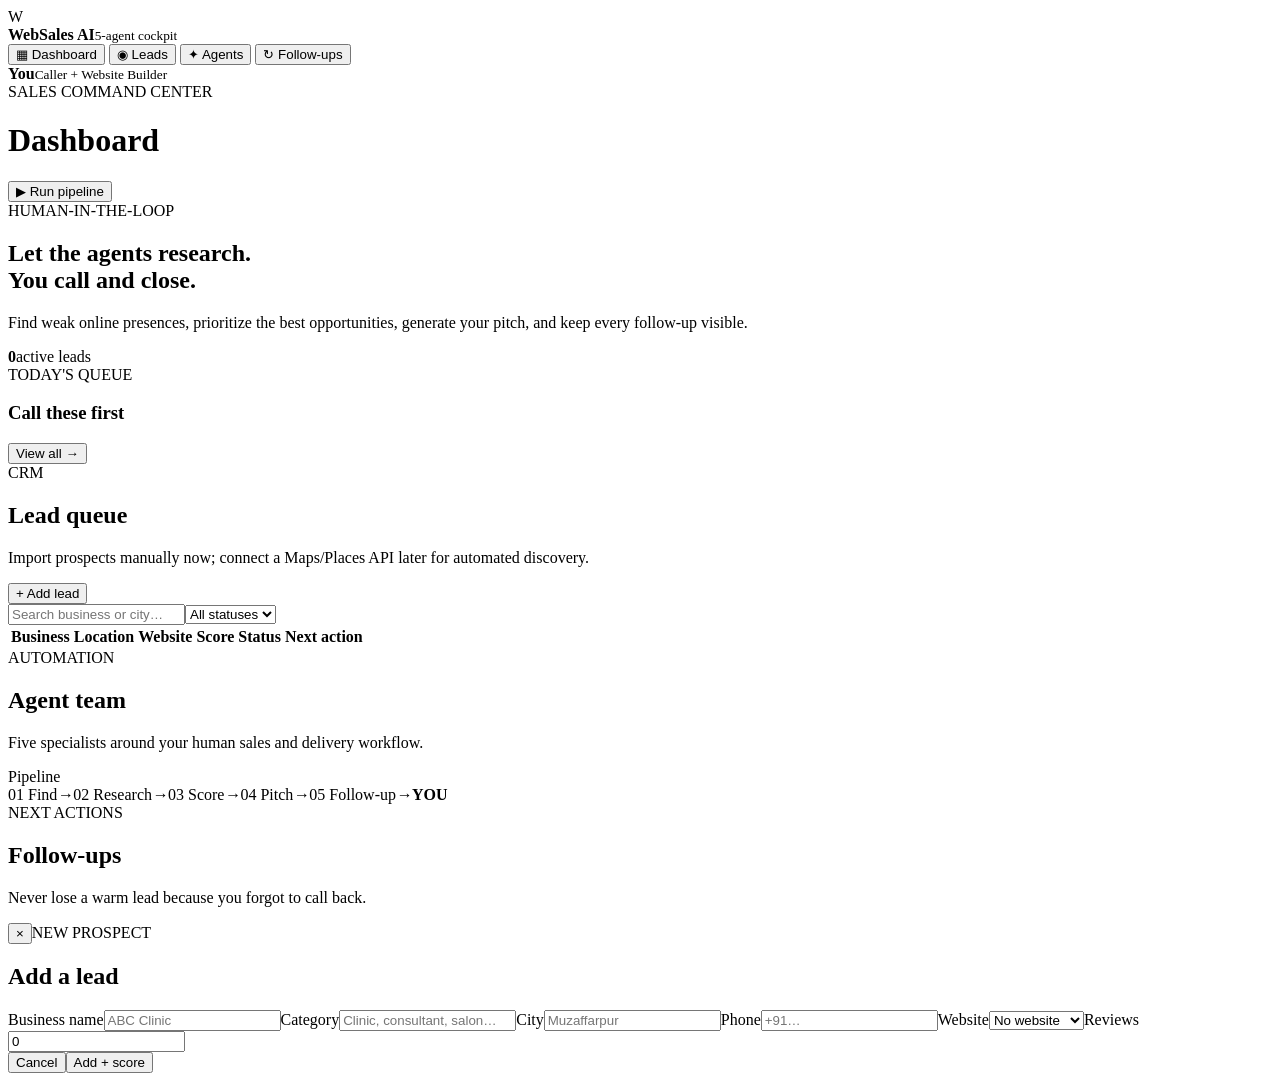
==== index.html @ 7877e864 "Build WebSales AI dashboard shell" ====
<!doctype html>
<html lang="en">
<head>
  <meta charset="UTF-8" />
  <meta name="viewport" content="width=device-width, initial-scale=1.0" />
  <meta name="description" content="Lead-to-close AI sales cockpit for website sellers." />
  <title>WebSales AI — 5 Agent Sales Cockpit</title>
  <link rel="preconnect" href="https://fonts.googleapis.com">
  <link rel="preconnect" href="https://fonts.gstatic.com" crossorigin>
  <link href="https://fonts.googleapis.com/css2?family=Inter:wght@400;500;600;700;800&display=swap" rel="stylesheet">
  <link rel="stylesheet" href="styles.css" />
</head>
<body>
  <div class="app-shell">
    <aside class="sidebar">
      <div class="brand"><span class="brand-mark">W</span><div><strong>WebSales AI</strong><small>5-agent cockpit</small></div></div>
      <nav>
        <button class="nav-item active" data-view="dashboard">▦ <span>Dashboard</span></button>
        <button class="nav-item" data-view="leads">◉ <span>Leads</span></button>
        <button class="nav-item" data-view="agents">✦ <span>Agents</span></button>
        <button class="nav-item" data-view="followups">↻ <span>Follow-ups</span></button>
      </nav>
      <div class="human-box"><span class="dot"></span><div><b>You</b><small>Caller + Website Builder</small></div></div>
    </aside>

    <main class="main">
      <header class="topbar"><div><span class="eyebrow">SALES COMMAND CENTER</span><h1 id="pageTitle">Dashboard</h1></div><button class="primary" id="runPipeline">▶ Run pipeline</button></header>

      <section id="dashboard" class="view active-view">
        <div class="hero"><div><span class="pill">HUMAN-IN-THE-LOOP</span><h2>Let the agents research.<br><span>You call and close.</span></h2><p>Find weak online presences, prioritize the best opportunities, generate your pitch, and keep every follow-up visible.</p></div><div class="hero-number"><strong id="heroLeads">0</strong><span>active leads</span></div></div>
        <div class="stats" id="stats"></div>
        <div class="section-head"><div><span class="eyebrow">TODAY'S QUEUE</span><h3>Call these first</h3></div><button class="ghost" data-view="leads">View all →</button></div>
        <div class="lead-grid" id="priorityLeads"></div>
      </section>

      <section id="leads" class="view">
        <div class="section-head"><div><span class="eyebrow">CRM</span><h2>Lead queue</h2><p>Import prospects manually now; connect a Maps/Places API later for automated discovery.</p></div><button class="primary" id="addLead">+ Add lead</button></div>
        <div class="toolbar"><input id="searchLeads" placeholder="Search business or city…"><select id="filterStatus"><option value="all">All statuses</option><option value="new">New</option><option value="contacted">Contacted</option><option value="interested">Interested</option><option value="followup">Follow-up</option><option value="won">Won</option><option value="lost">Lost</option></select></div>
        <div class="table-wrap"><table><thead><tr><th>Business</th><th>Location</th><th>Website</th><th>Score</th><th>Status</th><th>Next action</th></tr></thead><tbody id="leadTable"></tbody></table></div>
      </section>

      <section id="agents" class="view">
        <div class="section-head"><div><span class="eyebrow">AUTOMATION</span><h2>Agent team</h2><p>Five specialists around your human sales and delivery workflow.</p></div></div>
        <div class="agent-list" id="agentList"></div>
        <div class="pipeline"><div class="pipeline-title">Pipeline</div><div class="pipeline-row"><span>01 Find</span><i>→</i><span>02 Research</span><i>→</i><span>03 Score</span><i>→</i><span>04 Pitch</span><i>→</i><span>05 Follow-up</span><i>→</i><b>YOU</b></div></div>
      </section>

      <section id="followups" class="view">
        <div class="section-head"><div><span class="eyebrow">NEXT ACTIONS</span><h2>Follow-ups</h2><p>Never lose a warm lead because you forgot to call back.</p></div></div>
        <div class="follow-grid" id="followupsList"></div>
      </section>
    </main>
  </div>

  <div class="modal" id="leadModal"><div class="modal-card"><button class="close" id="closeModal">×</button><span class="eyebrow">NEW PROSPECT</span><h2>Add a lead</h2><form id="leadForm"><label>Business name<input name="name" required placeholder="ABC Clinic"></label><label>Category<input name="category" placeholder="Clinic, consultant, salon…"></label><label>City<input name="city" required placeholder="Muzaffarpur"></label><label>Phone<input name="phone" placeholder="+91…"></label><label>Website<select name="website"><option value="no">No website</option><option value="yes">Has website</option><option value="unknown">Unknown</option></select></label><label>Reviews<input name="reviews" type="number" min="0" value="0"></label><div class="modal-actions"><button type="button" class="ghost" id="cancelModal">Cancel</button><button class="primary">Add + score</button></div></form></div></div>
  <div class="toast" id="toast"></div>
  <script src="app.js"></script>
</body>
</html>
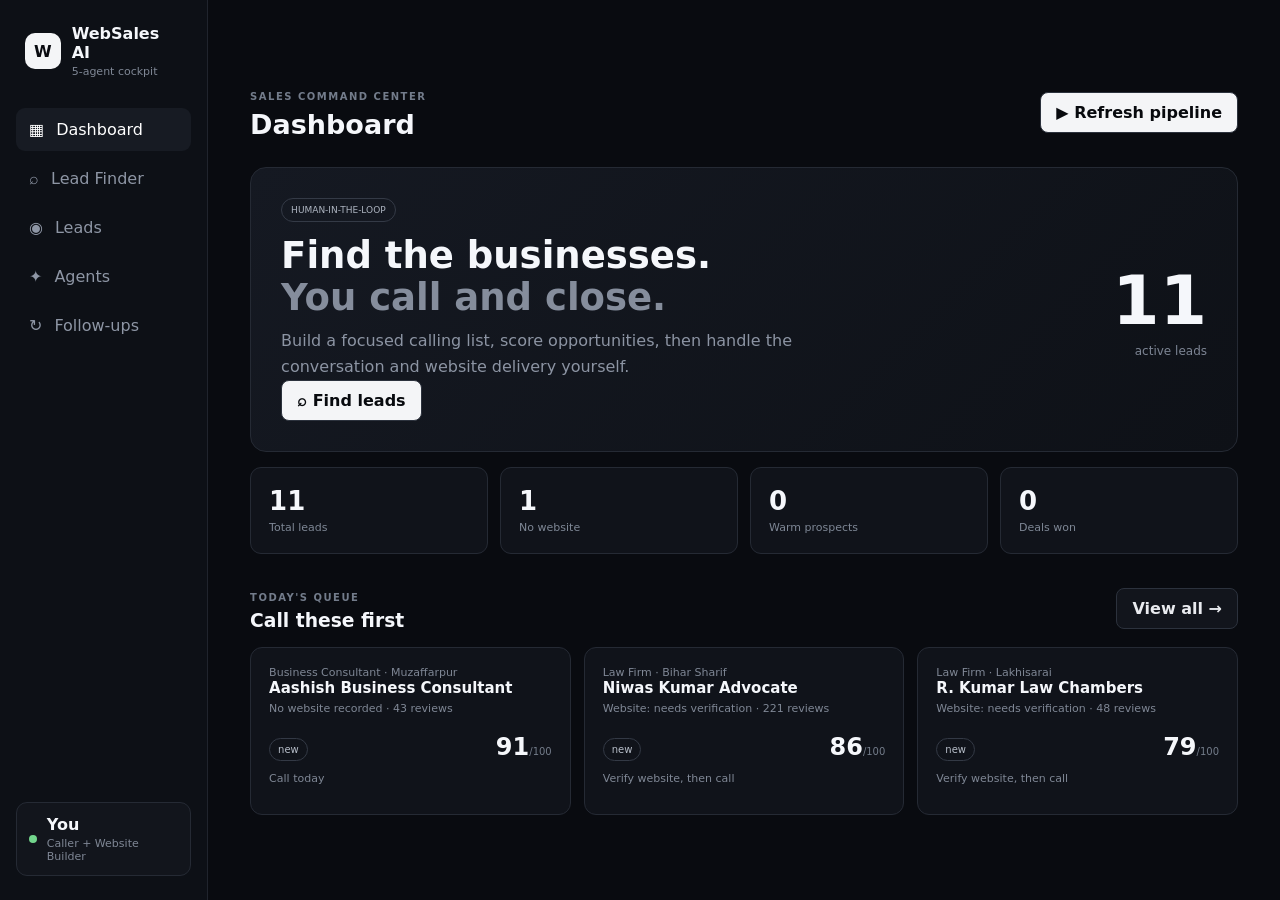
==== commit 1cbd9cce: "Add actual Lead Finder interface" ====
--- a/index.html
+++ b/index.html
@@ -1,59 +1 @@
-<!doctype html>
-<html lang="en">
-<head>
-  <meta charset="UTF-8" />
-  <meta name="viewport" content="width=device-width, initial-scale=1.0" />
-  <meta name="description" content="Lead-to-close AI sales cockpit for website sellers." />
-  <title>WebSales AI — 5 Agent Sales Cockpit</title>
-  <link rel="preconnect" href="https://fonts.googleapis.com">
-  <link rel="preconnect" href="https://fonts.gstatic.com" crossorigin>
-  <link href="https://fonts.googleapis.com/css2?family=Inter:wght@400;500;600;700;800&display=swap" rel="stylesheet">
-  <link rel="stylesheet" href="styles.css" />
-</head>
-<body>
-  <div class="app-shell">
-    <aside class="sidebar">
-      <div class="brand"><span class="brand-mark">W</span><div><strong>WebSales AI</strong><small>5-agent cockpit</small></div></div>
-      <nav>
-        <button class="nav-item active" data-view="dashboard">▦ <span>Dashboard</span></button>
-        <button class="nav-item" data-view="leads">◉ <span>Leads</span></button>
-        <button class="nav-item" data-view="agents">✦ <span>Agents</span></button>
-        <button class="nav-item" data-view="followups">↻ <span>Follow-ups</span></button>
-      </nav>
-      <div class="human-box"><span class="dot"></span><div><b>You</b><small>Caller + Website Builder</small></div></div>
-    </aside>
-
-    <main class="main">
-      <header class="topbar"><div><span class="eyebrow">SALES COMMAND CENTER</span><h1 id="pageTitle">Dashboard</h1></div><button class="primary" id="runPipeline">▶ Run pipeline</button></header>
-
-      <section id="dashboard" class="view active-view">
-        <div class="hero"><div><span class="pill">HUMAN-IN-THE-LOOP</span><h2>Let the agents research.<br><span>You call and close.</span></h2><p>Find weak online presences, prioritize the best opportunities, generate your pitch, and keep every follow-up visible.</p></div><div class="hero-number"><strong id="heroLeads">0</strong><span>active leads</span></div></div>
-        <div class="stats" id="stats"></div>
-        <div class="section-head"><div><span class="eyebrow">TODAY'S QUEUE</span><h3>Call these first</h3></div><button class="ghost" data-view="leads">View all →</button></div>
-        <div class="lead-grid" id="priorityLeads"></div>
-      </section>
-
-      <section id="leads" class="view">
-        <div class="section-head"><div><span class="eyebrow">CRM</span><h2>Lead queue</h2><p>Import prospects manually now; connect a Maps/Places API later for automated discovery.</p></div><button class="primary" id="addLead">+ Add lead</button></div>
-        <div class="toolbar"><input id="searchLeads" placeholder="Search business or city…"><select id="filterStatus"><option value="all">All statuses</option><option value="new">New</option><option value="contacted">Contacted</option><option value="interested">Interested</option><option value="followup">Follow-up</option><option value="won">Won</option><option value="lost">Lost</option></select></div>
-        <div class="table-wrap"><table><thead><tr><th>Business</th><th>Location</th><th>Website</th><th>Score</th><th>Status</th><th>Next action</th></tr></thead><tbody id="leadTable"></tbody></table></div>
-      </section>
-
-      <section id="agents" class="view">
-        <div class="section-head"><div><span class="eyebrow">AUTOMATION</span><h2>Agent team</h2><p>Five specialists around your human sales and delivery workflow.</p></div></div>
-        <div class="agent-list" id="agentList"></div>
-        <div class="pipeline"><div class="pipeline-title">Pipeline</div><div class="pipeline-row"><span>01 Find</span><i>→</i><span>02 Research</span><i>→</i><span>03 Score</span><i>→</i><span>04 Pitch</span><i>→</i><span>05 Follow-up</span><i>→</i><b>YOU</b></div></div>
-      </section>
-
-      <section id="followups" class="view">
-        <div class="section-head"><div><span class="eyebrow">NEXT ACTIONS</span><h2>Follow-ups</h2><p>Never lose a warm lead because you forgot to call back.</p></div></div>
-        <div class="follow-grid" id="followupsList"></div>
-      </section>
-    </main>
-  </div>
-
-  <div class="modal" id="leadModal"><div class="modal-card"><button class="close" id="closeModal">×</button><span class="eyebrow">NEW PROSPECT</span><h2>Add a lead</h2><form id="leadForm"><label>Business name<input name="name" required placeholder="ABC Clinic"></label><label>Category<input name="category" placeholder="Clinic, consultant, salon…"></label><label>City<input name="city" required placeholder="Muzaffarpur"></label><label>Phone<input name="phone" placeholder="+91…"></label><label>Website<select name="website"><option value="no">No website</option><option value="yes">Has website</option><option value="unknown">Unknown</option></select></label><label>Reviews<input name="reviews" type="number" min="0" value="0"></label><div class="modal-actions"><button type="button" class="ghost" id="cancelModal">Cancel</button><button class="primary">Add + score</button></div></form></div></div>
-  <div class="toast" id="toast"></div>
-  <script src="app.js"></script>
-</body>
-</html>+<!doctype html><html lang="en"><head><meta charset="UTF-8"><meta name="viewport" content="width=device-width,initial-scale=1"><title>WebSales AI — Lead Finder</title><link rel="stylesheet" href="styles.css"></head><body><div class="app-shell"><aside class="sidebar"><div class="brand"><span class="brand-mark">W</span><div><strong>WebSales AI</strong><small>5-agent cockpit</small></div></div><nav><button class="nav-item active" data-view="dashboard">▦ <span>Dashboard</span></button><button class="nav-item" data-view="finder">⌕ <span>Lead Finder</span></button><button class="nav-item" data-view="leads">◉ <span>Leads</span></button><button class="nav-item" data-view="agents">✦ <span>Agents</span></button><button class="nav-item" data-view="followups">↻ <span>Follow-ups</span></button></nav><div class="human-box"><span class="dot"></span><div><b>You</b><small>Caller + Website Builder</small></div></div></aside><main class="main"><header class="topbar"><div><span class="eyebrow">SALES COMMAND CENTER</span><h1 id="pageTitle">Dashboard</h1></div><button class="primary" id="runPipeline">▶ Refresh pipeline</button></header><section id="dashboard" class="view active-view"><div class="hero"><div><span class="pill">HUMAN-IN-THE-LOOP</span><h2>Find the businesses.<br><span>You call and close.</span></h2><p>Build a focused calling list, score opportunities, then handle the conversation and website delivery yourself.</p><button class="primary hero-btn" data-view="finder">⌕ Find leads</button></div><div class="hero-number"><strong id="heroLeads">0</strong><span>active leads</span></div></div><div class="stats" id="stats"></div><div class="section-head"><div><span class="eyebrow">TODAY'S QUEUE</span><h3>Call these first</h3></div><button class="ghost" data-view="leads">View all →</button></div><div class="lead-grid" id="priorityLeads"></div></section><section id="finder" class="view"><div class="finder-hero"><div><span class="eyebrow">AGENT 01 · LEAD FINDER</span><h2>Build your calling list</h2><p>Set your target market, then generate a ranked prospect queue from the data available to the app.</p></div><div class="finder-badge">READY</div></div><form id="finderForm" class="finder-form"><label>State<select id="findState"><option>Bihar</option><option>Uttar Pradesh</option><option>Jharkhand</option></select></label><label>City<select id="findCity"><option>All Bihar</option><option>Muzaffarpur</option><option>Patna</option><option>Darbhanga</option><option>Gaya</option><option>Bihar Sharif</option><option>Bhagalpur</option><option>Hajipur</option><option>Samastipur</option><option>Begusarai</option><option>Purnia</option></select></label><label>Business category<select id="findCategory"><option>Any business</option><option>Clinics & healthcare</option><option>Law firms</option><option>Consultants</option><option>Real estate</option><option>Coaching & education</option><option>Salons & beauty</option><option>Professional services</option><option>Retail & wholesalers</option></select></label><label>Number of leads<select id="findCount"><option>10</option><option>25</option><option selected>50</option><option>100</option></select></label><div class="check-row"><label><input id="excludeFood" type="checkbox" checked> Exclude restaurants & food businesses</label><label><input id="noWebsiteOnly" type="checkbox" checked> Prioritize no-website businesses</label></div><button class="primary find-btn" type="submit">⌕ Find & score prospects</button></form><div id="finderProgress" class="finder-progress"></div><div class="section-head results-head"><div><span class="eyebrow">RESULTS</span><h3 id="resultTitle">Your prospect queue</h3></div><button class="ghost" id="addResults">Add results to CRM</button></div><div id="finderResults" class="finder-results"></div></section><section id="leads" class="view"><div class="section-head"><div><span class="eyebrow">CRM</span><h2>Lead queue</h2><p>Prioritized prospects for your calls.</p></div><button class="primary" id="addLead">+ Add lead</button></div><div class="toolbar"><input id="searchLeads" placeholder="Search business or city…"><select id="filterStatus"><option value="all">All statuses</option><option value="new">New</option><option value="contacted">Contacted</option><option value="interested">Interested</option><option value="followup">Follow-up</option><option value="won">Won</option><option value="lost">Lost</option></select></div><div class="table-wrap"><table><thead><tr><th>Business</th><th>Location</th><th>Website</th><th>Score</th><th>Status</th><th>Next action</th></tr></thead><tbody id="leadTable"></tbody></table></div></section><section id="agents" class="view"><div class="section-head"><div><span class="eyebrow">AUTOMATION</span><h2>Agent team</h2><p>Five specialists around your human sales and delivery workflow.</p></div></div><div class="agent-list" id="agentList"></div><div class="pipeline"><div class="pipeline-title">PIPELINE</div><div class="pipeline-row"><span>01 Find</span><i>→</i><span>02 Research</span><i>→</i><span>03 Score</span><i>→</i><span>04 Pitch</span><i>→</i><span>05 Follow-up</span><i>→</i><b>YOU</b></div></div></section><section id="followups" class="view"><div class="section-head"><div><span class="eyebrow">NEXT ACTIONS</span><h2>Follow-ups</h2><p>Never lose a warm lead because you forgot to call back.</p></div></div><div class="follow-grid" id="followupsList"></div></section></main></div><div class="modal" id="leadModal"><div class="modal-card"><button class="close" id="closeModal">×</button><span class="eyebrow">NEW PROSPECT</span><h2>Add a lead</h2><form id="leadForm"><label>Business name<input name="name" required placeholder="ABC Clinic"></label><label>Category<input name="category" placeholder="Clinic, consultant, salon…"></label><label>City<input name="city" required placeholder="Muzaffarpur"></label><label>Phone<input name="phone" placeholder="+91…"></label><label>Website<select name="website"><option value="no">No website</option><option value="yes">Has website</option><option value="unknown">Unknown</option></select></label><label>Reviews<input name="reviews" type="number" min="0" value="0"></label><div class="modal-actions"><button type="button" class="ghost" id="cancelModal">Cancel</button><button class="primary">Add + score</button></div></form></div></div><div class="toast" id="toast"></div><script src="app.js"></script></body></html>
--- a/styles.css
+++ b/styles.css
@@ -0,0 +1 @@
+*{box-sizing:border-box}body{margin:0;font-family:Inter,system-ui,sans-serif;background:#090b10;color:#f5f7fb}button,input,select{font:inherit}button{cursor:pointer}.app-shell{display:flex;min-height:100vh}.sidebar{width:245px;border-right:1px solid #20242d;background:#0d1016;padding:24px 16px;display:flex;flex-direction:column}.brand{display:flex;align-items:center;gap:11px;padding:0 9px 30px}.brand-mark{width:36px;height:36px;border-radius:10px;display:grid;place-items:center;background:#f4f5f7;color:#090b10;font-weight:800}.brand small,.human-box small{display:block;color:#7f8795;font-size:11px;margin-top:3px}.sidebar nav{display:grid;gap:6px}.nav-item{border:0;background:transparent;color:#8e96a5;text-align:left;padding:12px 13px;border-radius:9px;display:flex;gap:12px;align-items:center}.nav-item:hover,.nav-item.active{background:#171b23;color:#fff}.human-box{margin-top:auto;border:1px solid #252a34;background:#12151c;padding:12px;border-radius:11px;display:flex;gap:10px;align-items:center}.dot{width:8px;height:8px;border-radius:50%;background:#72d58c}.main{width:100%;padding:30px 42px;max-width:1450px;margin:auto}.topbar,.section-head{display:flex;justify-content:space-between;align-items:center;gap:20px}.topbar{margin-bottom:27px}.eyebrow{font-size:10px;letter-spacing:1.5px;color:#737c8b;font-weight:800}.topbar h1,.section-head h2,.section-head h3{margin:5px 0 0}.topbar h1{font-size:27px}.primary,.ghost{border-radius:8px;padding:10px 15px;font-weight:700;border:1px solid #2c323d}.primary{background:#f4f5f7;color:#080a0e}.ghost{background:#12151c;color:#e9ebef}.hero{min-height:255px;border:1px solid #252a34;background:linear-gradient(135deg,#151922,#0e1117);border-radius:16px;padding:30px;display:flex;align-items:center;justify-content:space-between}.pill{font-size:9px;border:1px solid #343a46;border-radius:99px;padding:6px 9px;color:#aeb5c1}.hero h2{font-size:37px;line-height:1.12;margin:18px 0 10px}.hero h2 span{color:#858d9c}.hero p{color:#8c94a3;max-width:600px;line-height:1.6;margin:0}.hero-number{text-align:right}.hero-number strong{font-size:68px;display:block}.hero-number span{color:#7d8594;font-size:12px}.stats{display:grid;grid-template-columns:repeat(4,1fr);gap:12px;margin:15px 0 32px}.stat{border:1px solid #252a34;background:#10131a;padding:18px;border-radius:11px}.stat b{font-size:26px;display:block}.stat span{font-size:11px;color:#7e8795}.section-head{margin:10px 0 16px}.section-head p{color:#7e8795;font-size:13px;margin:6px 0 0}.lead-grid{display:grid;grid-template-columns:repeat(3,1fr);gap:13px}.lead-card,.agent-card,.follow-card{border:1px solid #252a34;background:#10131a;border-radius:12px;padding:18px}.lead-card:hover{border-color:#3a414e}.lead-card h4{margin:0 0 5px;font-size:15px}.muted{color:#7f8795;font-size:11px}.score{font-size:24px;font-weight:800}.score small{font-size:10px;color:#737c8a;font-weight:500}.card-row{display:flex;justify-content:space-between;gap:10px;align-items:end;margin-top:18px}.badge{font-size:10px;border:1px solid #333945;padding:5px 8px;border-radius:99px;color:#b7bec9}.toolbar{display:flex;gap:10px;margin-bottom:13px}.toolbar input,.toolbar select,form input,form select{background:#0d1016;color:#e9ebef;border:1px solid #292e38;border-radius:8px;padding:11px 12px;outline:none}.toolbar input{flex:1}.table-wrap{overflow:auto;border:1px solid #252a34;border-radius:12px}.table-wrap table{width:100%;border-collapse:collapse;min-width:720px}.table-wrap th,.table-wrap td{text-align:left;padding:15px;border-bottom:1px solid #20242d;font-size:12px}.table-wrap th{color:#6f7785;font-size:10px;text-transform:uppercase;letter-spacing:1px}.table-wrap tr:last-child td{border-bottom:0}.agent-list{display:grid;grid-template-columns:repeat(2,1fr);gap:13px}.agent-card{display:flex;gap:16px}.agent-num{width:40px;height:40px;border-radius:10px;background:#1b2029;display:grid;place-items:center;font-weight:800}.agent-card h3{margin:0 0 5px}.agent-card p{margin:0;color:#818a98;font-size:12px;line-height:1.5}.pipeline{margin-top:18px;border:1px solid #252a34;padding:20px;border-radius:12px;background:#10131a}.pipeline-title{font-size:10px;color:#737c8b;letter-spacing:1.4px;margin-bottom:16px}.pipeline-row{display:flex;align-items:center;justify-content:space-between;gap:10px;font-size:11px;color:#b8bec8}.pipeline-row i{color:#596170}.pipeline-row b{background:#f4f5f7;color:#090b10;padding:9px 12px;border-radius:8px}.follow-grid{display:grid;grid-template-columns:repeat(3,1fr);gap:13px}.follow-card h3{margin:8px 0}.view{display:none}.active-view{display:block}.modal{display:none;position:fixed;inset:0;background:#0009;place-items:center;padding:20px}.modal.open{display:grid}.modal-card{width:min(480px,100%);background:#10131a;border:1px solid #303641;border-radius:14px;padding:24px;position:relative}.close{position:absolute;right:15px;top:10px;background:none;border:0;color:#8b93a0;font-size:25px}.modal-card h2{margin:8px 0 20px}.modal-card form{display:grid;gap:12px}.modal-card label{font-size:11px;color:#929aa8;display:grid;gap:6px}.modal-card input,.modal-card select{width:100%}.modal-actions{display:flex;justify-content:flex-end;gap:8px;margin-top:6px}.toast{position:fixed;bottom:24px;right:24px;background:#f4f5f7;color:#090b10;padding:11px 15px;border-radius:8px;font-size:12px;font-weight:700;transform:translateY(80px);opacity:0;transition:.2s}.toast.show{transform:translateY(0);opacity:1}@media(max-width:900px){.sidebar{width:70px}.brand div,.nav-item span,.human-box div{display:none}.main{padding:20px}.lead-grid,.follow-grid{grid-template-columns:1fr}.agent-list{grid-template-columns:1fr}.stats{grid-template-columns:repeat(2,1fr)}.hero-number{display:none}.pipeline-row{flex-wrap:wrap}.hero h2{font-size:29px}}
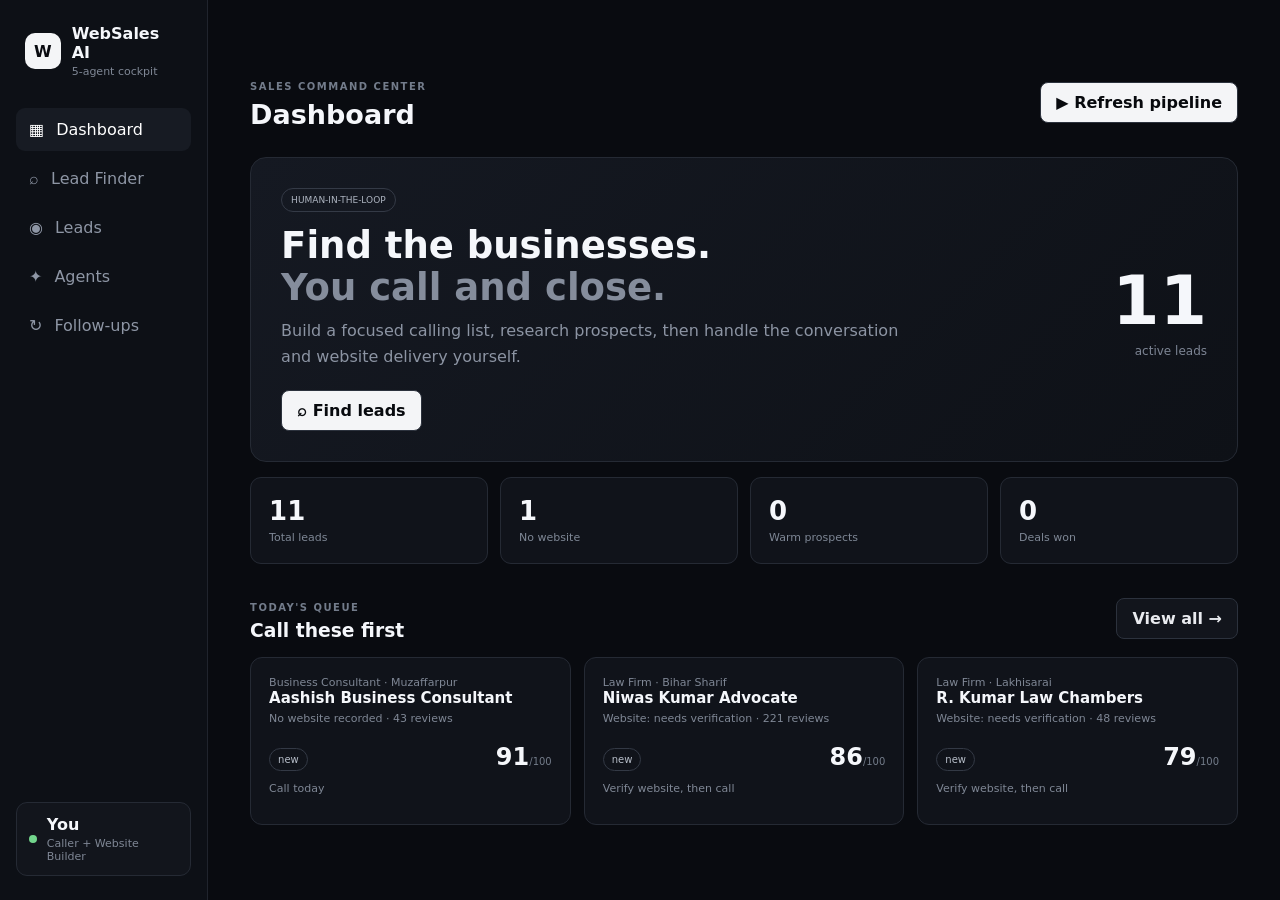
==== commit 3df883c1: "Add Agent 02 research workbench" ====
--- a/index.html
+++ b/index.html
@@ -1 +1 @@
-<!doctype html><html lang="en"><head><meta charset="UTF-8"><meta name="viewport" content="width=device-width,initial-scale=1"><title>WebSales AI — Lead Finder</title><link rel="stylesheet" href="styles.css"></head><body><div class="app-shell"><aside class="sidebar"><div class="brand"><span class="brand-mark">W</span><div><strong>WebSales AI</strong><small>5-agent cockpit</small></div></div><nav><button class="nav-item active" data-view="dashboard">▦ <span>Dashboard</span></button><button class="nav-item" data-view="finder">⌕ <span>Lead Finder</span></button><button class="nav-item" data-view="leads">◉ <span>Leads</span></button><button class="nav-item" data-view="agents">✦ <span>Agents</span></button><button class="nav-item" data-view="followups">↻ <span>Follow-ups</span></button></nav><div class="human-box"><span class="dot"></span><div><b>You</b><small>Caller + Website Builder</small></div></div></aside><main class="main"><header class="topbar"><div><span class="eyebrow">SALES COMMAND CENTER</span><h1 id="pageTitle">Dashboard</h1></div><button class="primary" id="runPipeline">▶ Refresh pipeline</button></header><section id="dashboard" class="view active-view"><div class="hero"><div><span class="pill">HUMAN-IN-THE-LOOP</span><h2>Find the businesses.<br><span>You call and close.</span></h2><p>Build a focused calling list, score opportunities, then handle the conversation and website delivery yourself.</p><button class="primary hero-btn" data-view="finder">⌕ Find leads</button></div><div class="hero-number"><strong id="heroLeads">0</strong><span>active leads</span></div></div><div class="stats" id="stats"></div><div class="section-head"><div><span class="eyebrow">TODAY'S QUEUE</span><h3>Call these first</h3></div><button class="ghost" data-view="leads">View all →</button></div><div class="lead-grid" id="priorityLeads"></div></section><section id="finder" class="view"><div class="finder-hero"><div><span class="eyebrow">AGENT 01 · LEAD FINDER</span><h2>Build your calling list</h2><p>Set your target market, then generate a ranked prospect queue from the data available to the app.</p></div><div class="finder-badge">READY</div></div><form id="finderForm" class="finder-form"><label>State<select id="findState"><option>Bihar</option><option>Uttar Pradesh</option><option>Jharkhand</option></select></label><label>City<select id="findCity"><option>All Bihar</option><option>Muzaffarpur</option><option>Patna</option><option>Darbhanga</option><option>Gaya</option><option>Bihar Sharif</option><option>Bhagalpur</option><option>Hajipur</option><option>Samastipur</option><option>Begusarai</option><option>Purnia</option></select></label><label>Business category<select id="findCategory"><option>Any business</option><option>Clinics & healthcare</option><option>Law firms</option><option>Consultants</option><option>Real estate</option><option>Coaching & education</option><option>Salons & beauty</option><option>Professional services</option><option>Retail & wholesalers</option></select></label><label>Number of leads<select id="findCount"><option>10</option><option>25</option><option selected>50</option><option>100</option></select></label><div class="check-row"><label><input id="excludeFood" type="checkbox" checked> Exclude restaurants & food businesses</label><label><input id="noWebsiteOnly" type="checkbox" checked> Prioritize no-website businesses</label></div><button class="primary find-btn" type="submit">⌕ Find & score prospects</button></form><div id="finderProgress" class="finder-progress"></div><div class="section-head results-head"><div><span class="eyebrow">RESULTS</span><h3 id="resultTitle">Your prospect queue</h3></div><button class="ghost" id="addResults">Add results to CRM</button></div><div id="finderResults" class="finder-results"></div></section><section id="leads" class="view"><div class="section-head"><div><span class="eyebrow">CRM</span><h2>Lead queue</h2><p>Prioritized prospects for your calls.</p></div><button class="primary" id="addLead">+ Add lead</button></div><div class="toolbar"><input id="searchLeads" placeholder="Search business or city…"><select id="filterStatus"><option value="all">All statuses</option><option value="new">New</option><option value="contacted">Contacted</option><option value="interested">Interested</option><option value="followup">Follow-up</option><option value="won">Won</option><option value="lost">Lost</option></select></div><div class="table-wrap"><table><thead><tr><th>Business</th><th>Location</th><th>Website</th><th>Score</th><th>Status</th><th>Next action</th></tr></thead><tbody id="leadTable"></tbody></table></div></section><section id="agents" class="view"><div class="section-head"><div><span class="eyebrow">AUTOMATION</span><h2>Agent team</h2><p>Five specialists around your human sales and delivery workflow.</p></div></div><div class="agent-list" id="agentList"></div><div class="pipeline"><div class="pipeline-title">PIPELINE</div><div class="pipeline-row"><span>01 Find</span><i>→</i><span>02 Research</span><i>→</i><span>03 Score</span><i>→</i><span>04 Pitch</span><i>→</i><span>05 Follow-up</span><i>→</i><b>YOU</b></div></div></section><section id="followups" class="view"><div class="section-head"><div><span class="eyebrow">NEXT ACTIONS</span><h2>Follow-ups</h2><p>Never lose a warm lead because you forgot to call back.</p></div></div><div class="follow-grid" id="followupsList"></div></section></main></div><div class="modal" id="leadModal"><div class="modal-card"><button class="close" id="closeModal">×</button><span class="eyebrow">NEW PROSPECT</span><h2>Add a lead</h2><form id="leadForm"><label>Business name<input name="name" required placeholder="ABC Clinic"></label><label>Category<input name="category" placeholder="Clinic, consultant, salon…"></label><label>City<input name="city" required placeholder="Muzaffarpur"></label><label>Phone<input name="phone" placeholder="+91…"></label><label>Website<select name="website"><option value="no">No website</option><option value="yes">Has website</option><option value="unknown">Unknown</option></select></label><label>Reviews<input name="reviews" type="number" min="0" value="0"></label><div class="modal-actions"><button type="button" class="ghost" id="cancelModal">Cancel</button><button class="primary">Add + score</button></div></form></div></div><div class="toast" id="toast"></div><script src="app.js"></script></body></html>+<!doctype html><html lang="en"><head><meta charset="UTF-8"><meta name="viewport" content="width=device-width,initial-scale=1"><title>WebSales AI — Lead Finder</title><link rel="stylesheet" href="styles.css"></head><body><div class="app-shell"><aside class="sidebar"><div class="brand"><span class="brand-mark">W</span><div><strong>WebSales AI</strong><small>5-agent cockpit</small></div></div><nav><button class="nav-item active" data-view="dashboard">▦ <span>Dashboard</span></button><button class="nav-item" data-view="finder">⌕ <span>Lead Finder</span></button><button class="nav-item" data-view="leads">◉ <span>Leads</span></button><button class="nav-item" data-view="agents">✦ <span>Agents</span></button><button class="nav-item" data-view="followups">↻ <span>Follow-ups</span></button></nav><div class="human-box"><span class="dot"></span><div><b>You</b><small>Caller + Website Builder</small></div></div></aside><main class="main"><header class="topbar"><div><span class="eyebrow">SALES COMMAND CENTER</span><h1 id="pageTitle">Dashboard</h1></div><button class="primary" id="runPipeline">▶ Refresh pipeline</button></header><section id="dashboard" class="view active-view"><div class="hero"><div><span class="pill">HUMAN-IN-THE-LOOP</span><h2>Find the businesses.<br><span>You call and close.</span></h2><p>Build a focused calling list, research prospects, then handle the conversation and website delivery yourself.</p><button class="primary hero-btn" data-view="finder">⌕ Find leads</button></div><div class="hero-number"><strong id="heroLeads">0</strong><span>active leads</span></div></div><div class="stats" id="stats"></div><div class="section-head"><div><span class="eyebrow">TODAY'S QUEUE</span><h3>Call these first</h3></div><button class="ghost" data-view="leads">View all →</button></div><div class="lead-grid" id="priorityLeads"></div></section><section id="finder" class="view"><div class="finder-hero"><div><span class="eyebrow">AGENT 01 · LEAD FINDER</span><h2>Build your calling list</h2><p>Set your target market, then generate a ranked prospect queue from public business data.</p></div><div class="finder-badge">READY</div></div><form id="finderForm" class="finder-form"><label>State<select id="findState"><option>Bihar</option><option>Uttar Pradesh</option><option>Jharkhand</option></select></label><label>City<select id="findCity"><option>All Bihar</option><option>Muzaffarpur</option><option>Patna</option><option>Darbhanga</option><option>Gaya</option><option>Bihar Sharif</option><option>Bhagalpur</option><option>Hajipur</option><option>Samastipur</option><option>Begusarai</option><option>Purnia</option></select></label><label>Business category<select id="findCategory"><option>Any business</option><option>Clinics & healthcare</option><option>Law firms</option><option>Consultants</option><option>Real estate</option><option>Coaching & education</option><option>Salons & beauty</option><option>Professional services</option><option>Retail & wholesalers</option></select></label><label>Number of leads<select id="findCount"><option>10</option><option>25</option><option selected>50</option><option>100</option></select></label><div class="check-row"><label><input id="excludeFood" type="checkbox" checked> Exclude restaurants & food businesses</label><label><input id="noWebsiteOnly" type="checkbox" checked> Prioritize no-website businesses</label></div><button class="primary find-btn" type="submit">⌕ Find & score prospects</button></form><div id="finderProgress" class="finder-progress"></div><div class="section-head results-head"><div><span class="eyebrow">RESULTS</span><h3 id="resultTitle">Your prospect queue</h3></div><button class="ghost" id="addResults">Add results to CRM</button></div><div id="finderResults" class="finder-results"></div></section><section id="leads" class="view"><div class="section-head"><div><span class="eyebrow">CRM</span><h2>Lead queue</h2><p>Prioritized prospects for your calls and research.</p></div><button class="primary" id="addLead">+ Add lead</button></div><div class="toolbar"><input id="searchLeads" placeholder="Search business or city…"><select id="filterStatus"><option value="all">All statuses</option><option value="new">New</option><option value="contacted">Contacted</option><option value="interested">Interested</option><option value="followup">Follow-up</option><option value="won">Won</option><option value="lost">Lost</option></select></div><div class="table-wrap"><table><thead><tr><th>Business</th><th>Location</th><th>Website</th><th>Score</th><th>Status</th><th>Next action</th></tr></thead><tbody id="leadTable"></tbody></table></div></section><section id="agents" class="view"><div class="section-head"><div><span class="eyebrow">AUTOMATION</span><h2>Agent team</h2><p>Five specialists around your human sales and delivery workflow.</p></div></div><div class="agent-list" id="agentList"></div><div class="agent-workbench"><div><span class="eyebrow">AGENT 02 · LEAD RESEARCHER</span><h2>Research your CRM leads</h2><p>Checks listed websites for reachability and basic page signals, then flags missing contact details and website opportunities.</p><button class="primary" id="runResearch">⌕ Research new leads</button></div><div class="research-status" id="researchStatus">READY · Research up to 50 leads</div></div><div id="researchResults" class="finder-results"></div><div class="pipeline"><div class="pipeline-title">PIPELINE</div><div class="pipeline-row"><span>01 Find</span><i>→</i><span>02 Research</span><i>→</i><span>03 Score</span><i>→</i><span>04 Pitch</span><i>→</i><span>05 Follow-up</span><i>→</i><b>YOU</b></div></div></section><section id="followups" class="view"><div class="section-head"><div><span class="eyebrow">NEXT ACTIONS</span><h2>Follow-ups</h2><p>Never lose a warm lead because you forgot to call back.</p></div></div><div class="follow-grid" id="followupsList"></div></section></main></div><div class="modal" id="leadModal"><div class="modal-card"><button class="close" id="closeModal">×</button><span class="eyebrow">NEW PROSPECT</span><h2>Add a lead</h2><form id="leadForm"><label>Business name<input name="name" required placeholder="ABC Clinic"></label><label>Category<input name="category" placeholder="Clinic, consultant, salon…"></label><label>City<input name="city" required placeholder="Muzaffarpur"></label><label>Phone<input name="phone" placeholder="+91…"></label><label>Website<select name="website"><option value="no">No website</option><option value="yes">Has website</option><option value="unknown">Unknown</option></select></label><label>Reviews<input name="reviews" type="number" min="0" value="0"></label><div class="modal-actions"><button type="button" class="ghost" id="cancelModal">Cancel</button><button class="primary">Add + score</button></div></form></div></div><div class="toast" id="toast"></div><script src="app.js"></script></body></html>
--- a/styles.css
+++ b/styles.css
@@ -1 +1 @@
-*{box-sizing:border-box}body{margin:0;font-family:Inter,system-ui,sans-serif;background:#090b10;color:#f5f7fb}button,input,select{font:inherit}button{cursor:pointer}.app-shell{display:flex;min-height:100vh}.sidebar{width:245px;border-right:1px solid #20242d;background:#0d1016;padding:24px 16px;display:flex;flex-direction:column}.brand{display:flex;align-items:center;gap:11px;padding:0 9px 30px}.brand-mark{width:36px;height:36px;border-radius:10px;display:grid;place-items:center;background:#f4f5f7;color:#090b10;font-weight:800}.brand small,.human-box small{display:block;color:#7f8795;font-size:11px;margin-top:3px}.sidebar nav{display:grid;gap:6px}.nav-item{border:0;background:transparent;color:#8e96a5;text-align:left;padding:12px 13px;border-radius:9px;display:flex;gap:12px;align-items:center}.nav-item:hover,.nav-item.active{background:#171b23;color:#fff}.human-box{margin-top:auto;border:1px solid #252a34;background:#12151c;padding:12px;border-radius:11px;display:flex;gap:10px;align-items:center}.dot{width:8px;height:8px;border-radius:50%;background:#72d58c}.main{width:100%;padding:30px 42px;max-width:1450px;margin:auto}.topbar,.section-head{display:flex;justify-content:space-between;align-items:center;gap:20px}.topbar{margin-bottom:27px}.eyebrow{font-size:10px;letter-spacing:1.5px;color:#737c8b;font-weight:800}.topbar h1,.section-head h2,.section-head h3{margin:5px 0 0}.topbar h1{font-size:27px}.primary,.ghost{border-radius:8px;padding:10px 15px;font-weight:700;border:1px solid #2c323d}.primary{background:#f4f5f7;color:#080a0e}.ghost{background:#12151c;color:#e9ebef}.hero{min-height:255px;border:1px solid #252a34;background:linear-gradient(135deg,#151922,#0e1117);border-radius:16px;padding:30px;display:flex;align-items:center;justify-content:space-between}.pill{font-size:9px;border:1px solid #343a46;border-radius:99px;padding:6px 9px;color:#aeb5c1}.hero h2{font-size:37px;line-height:1.12;margin:18px 0 10px}.hero h2 span{color:#858d9c}.hero p{color:#8c94a3;max-width:600px;line-height:1.6;margin:0}.hero-number{text-align:right}.hero-number strong{font-size:68px;display:block}.hero-number span{color:#7d8594;font-size:12px}.stats{display:grid;grid-template-columns:repeat(4,1fr);gap:12px;margin:15px 0 32px}.stat{border:1px solid #252a34;background:#10131a;padding:18px;border-radius:11px}.stat b{font-size:26px;display:block}.stat span{font-size:11px;color:#7e8795}.section-head{margin:10px 0 16px}.section-head p{color:#7e8795;font-size:13px;margin:6px 0 0}.lead-grid{display:grid;grid-template-columns:repeat(3,1fr);gap:13px}.lead-card,.agent-card,.follow-card{border:1px solid #252a34;background:#10131a;border-radius:12px;padding:18px}.lead-card:hover{border-color:#3a414e}.lead-card h4{margin:0 0 5px;font-size:15px}.muted{color:#7f8795;font-size:11px}.score{font-size:24px;font-weight:800}.score small{font-size:10px;color:#737c8a;font-weight:500}.card-row{display:flex;justify-content:space-between;gap:10px;align-items:end;margin-top:18px}.badge{font-size:10px;border:1px solid #333945;padding:5px 8px;border-radius:99px;color:#b7bec9}.toolbar{display:flex;gap:10px;margin-bottom:13px}.toolbar input,.toolbar select,form input,form select{background:#0d1016;color:#e9ebef;border:1px solid #292e38;border-radius:8px;padding:11px 12px;outline:none}.toolbar input{flex:1}.table-wrap{overflow:auto;border:1px solid #252a34;border-radius:12px}.table-wrap table{width:100%;border-collapse:collapse;min-width:720px}.table-wrap th,.table-wrap td{text-align:left;padding:15px;border-bottom:1px solid #20242d;font-size:12px}.table-wrap th{color:#6f7785;font-size:10px;text-transform:uppercase;letter-spacing:1px}.table-wrap tr:last-child td{border-bottom:0}.agent-list{display:grid;grid-template-columns:repeat(2,1fr);gap:13px}.agent-card{display:flex;gap:16px}.agent-num{width:40px;height:40px;border-radius:10px;background:#1b2029;display:grid;place-items:center;font-weight:800}.agent-card h3{margin:0 0 5px}.agent-card p{margin:0;color:#818a98;font-size:12px;line-height:1.5}.pipeline{margin-top:18px;border:1px solid #252a34;padding:20px;border-radius:12px;background:#10131a}.pipeline-title{font-size:10px;color:#737c8b;letter-spacing:1.4px;margin-bottom:16px}.pipeline-row{display:flex;align-items:center;justify-content:space-between;gap:10px;font-size:11px;color:#b8bec8}.pipeline-row i{color:#596170}.pipeline-row b{background:#f4f5f7;color:#090b10;padding:9px 12px;border-radius:8px}.follow-grid{display:grid;grid-template-columns:repeat(3,1fr);gap:13px}.follow-card h3{margin:8px 0}.view{display:none}.active-view{display:block}.modal{display:none;position:fixed;inset:0;background:#0009;place-items:center;padding:20px}.modal.open{display:grid}.modal-card{width:min(480px,100%);background:#10131a;border:1px solid #303641;border-radius:14px;padding:24px;position:relative}.close{position:absolute;right:15px;top:10px;background:none;border:0;color:#8b93a0;font-size:25px}.modal-card h2{margin:8px 0 20px}.modal-card form{display:grid;gap:12px}.modal-card label{font-size:11px;color:#929aa8;display:grid;gap:6px}.modal-card input,.modal-card select{width:100%}.modal-actions{display:flex;justify-content:flex-end;gap:8px;margin-top:6px}.toast{position:fixed;bottom:24px;right:24px;background:#f4f5f7;color:#090b10;padding:11px 15px;border-radius:8px;font-size:12px;font-weight:700;transform:translateY(80px);opacity:0;transition:.2s}.toast.show{transform:translateY(0);opacity:1}@media(max-width:900px){.sidebar{width:70px}.brand div,.nav-item span,.human-box div{display:none}.main{padding:20px}.lead-grid,.follow-grid{grid-template-columns:1fr}.agent-list{grid-template-columns:1fr}.stats{grid-template-columns:repeat(2,1fr)}.hero-number{display:none}.pipeline-row{flex-wrap:wrap}.hero h2{font-size:29px}}+*{box-sizing:border-box}body{margin:0;font-family:Inter,system-ui,sans-serif;background:#090b10;color:#f5f7fb}button,input,select{font:inherit}button{cursor:pointer}.app-shell{display:flex;min-height:100vh}.sidebar{width:245px;border-right:1px solid #20242d;background:#0d1016;padding:24px 16px;display:flex;flex-direction:column}.brand{display:flex;align-items:center;gap:11px;padding:0 9px 30px}.brand-mark{width:36px;height:36px;border-radius:10px;display:grid;place-items:center;background:#f4f5f7;color:#090b10;font-weight:800}.brand small,.human-box small{display:block;color:#7f8795;font-size:11px;margin-top:3px}.sidebar nav{display:grid;gap:6px}.nav-item{border:0;background:transparent;color:#8e96a5;text-align:left;padding:12px 13px;border-radius:9px;display:flex;gap:12px;align-items:center}.nav-item:hover,.nav-item.active{background:#171b23;color:#fff}.human-box{margin-top:auto;border:1px solid #252a34;background:#12151c;padding:12px;border-radius:11px;display:flex;gap:10px;align-items:center}.dot{width:8px;height:8px;border-radius:50%;background:#72d58c}.main{width:100%;padding:30px 42px;max-width:1450px;margin:auto}.topbar,.section-head{display:flex;justify-content:space-between;align-items:center;gap:20px}.topbar{margin-bottom:27px}.eyebrow{font-size:10px;letter-spacing:1.5px;color:#737c8b;font-weight:800}.topbar h1,.section-head h2,.section-head h3{margin:5px 0 0}.topbar h1{font-size:27px}.primary,.ghost{border-radius:8px;padding:10px 15px;font-weight:700;border:1px solid #2c323d}.primary{background:#f4f5f7;color:#080a0e}.ghost{background:#12151c;color:#e9ebef}.hero,.finder-hero{border:1px solid #252a34;background:linear-gradient(135deg,#151922,#0e1117);border-radius:16px;padding:30px;display:flex;align-items:center;justify-content:space-between}.hero{min-height:255px}.pill{font-size:9px;border:1px solid #343a46;border-radius:99px;padding:6px 9px;color:#aeb5c1}.hero h2{font-size:37px;line-height:1.12;margin:18px 0 10px}.hero h2 span{color:#858d9c}.hero p,.finder-hero p{color:#8c94a3;max-width:650px;line-height:1.6;margin:0}.hero-btn{margin-top:20px}.hero-number{text-align:right}.hero-number strong{font-size:68px;display:block}.hero-number span{color:#7d8594;font-size:12px}.stats{display:grid;grid-template-columns:repeat(4,1fr);gap:12px;margin:15px 0 32px}.stat{border:1px solid #252a34;background:#10131a;padding:18px;border-radius:11px}.stat b{font-size:26px;display:block}.stat span{font-size:11px;color:#7e8795}.section-head{margin:10px 0 16px}.section-head p{color:#7e8795;font-size:13px;margin:6px 0 0}.lead-grid,.finder-results{display:grid;grid-template-columns:repeat(3,1fr);gap:13px}.lead-card,.agent-card,.follow-card,.finder-result{border:1px solid #252a34;background:#10131a;border-radius:12px;padding:18px}.lead-card h4,.finder-result h4{margin:0 0 5px;font-size:15px}.muted{color:#7f8795;font-size:11px}.score{font-size:24px;font-weight:800}.score small{font-size:10px;color:#737c8a;font-weight:500}.card-row{display:flex;justify-content:space-between;gap:10px;align-items:end;margin-top:18px}.badge{font-size:10px;border:1px solid #333945;padding:5px 8px;border-radius:99px;color:#b7bec9}.toolbar{display:flex;gap:10px;margin-bottom:13px}.toolbar input,.toolbar select,form input,form select{background:#0d1016;color:#e9ebef;border:1px solid #292e38;border-radius:8px;padding:11px 12px;outline:none}.toolbar input{flex:1}.table-wrap{overflow:auto;border:1px solid #252a34;border-radius:12px}.table-wrap table{width:100%;border-collapse:collapse;min-width:720px}.table-wrap th,.table-wrap td{text-align:left;padding:15px;border-bottom:1px solid #20242d;font-size:12px}.table-wrap th{color:#6f7785;font-size:10px;text-transform:uppercase;letter-spacing:1px}.table-wrap tr:last-child td{border-bottom:0}.agent-list{display:grid;grid-template-columns:repeat(2,1fr);gap:13px}.agent-card{display:flex;gap:16px;align-items:flex-start}.agent-num{width:40px;height:40px;border-radius:10px;background:#1b2029;display:grid;place-items:center;font-weight:800}.agent-card h3{margin:0 0 5px}.agent-card p{margin:0;color:#818a98;font-size:12px;line-height:1.5}.status-dot,.finder-badge{margin-left:auto;border:1px solid #2f5b3b;color:#8bd49d;background:#122018;border-radius:99px;padding:5px 8px;font-size:9px;font-weight:800}.pipeline{margin-top:18px;border:1px solid #252a34;padding:20px;border-radius:12px;background:#10131a}.pipeline-title{font-size:10px;color:#737c8b;letter-spacing:1.4px;margin-bottom:16px}.pipeline-row{display:flex;align-items:center;justify-content:space-between;gap:10px;font-size:11px;color:#b8bec8}.pipeline-row i{color:#596170}.pipeline-row b{background:#f4f5f7;color:#090b10;padding:9px 12px;border-radius:8px}.follow-grid{display:grid;grid-template-columns:repeat(3,1fr);gap:13px}.view{display:none}.active-view{display:block}.modal{display:none;position:fixed;inset:0;background:#0009;place-items:center;padding:20px}.modal.open{display:grid}.modal-card{width:min(480px,100%);background:#10131a;border:1px solid #303641;border-radius:14px;padding:24px;position:relative}.close{position:absolute;right:15px;top:10px;background:none;border:0;color:#8b93a0;font-size:25px}.modal-card h2{margin:8px 0 20px}.modal-card form{display:grid;gap:12px}.modal-card label,.finder-form label{font-size:11px;color:#929aa8;display:grid;gap:6px}.modal-card input,.modal-card select,.finder-form input,.finder-form select{width:100%}.modal-actions{display:flex;justify-content:flex-end;gap:8px;margin-top:6px}.toast{position:fixed;bottom:24px;right:24px;background:#f4f5f7;color:#090b10;padding:11px 15px;border-radius:8px;font-size:12px;font-weight:700;transform:translateY(80px);opacity:0;transition:.2s}.toast.show{transform:translateY(0);opacity:1}.finder-hero{margin-bottom:14px}.finder-hero h2{font-size:30px;margin:8px 0}.finder-form{display:grid;grid-template-columns:repeat(4,1fr);gap:12px;border:1px solid #252a34;background:#10131a;padding:18px;border-radius:12px}.finder-form label select{width:100%}.check-row{grid-column:1/-1;display:flex;gap:25px;flex-wrap:wrap;padding:3px 0}.check-row label{display:flex;align-items:center;gap:7px}.check-row input{width:auto}.find-btn{grid-column:1/-1;width:max-content}.finder-progress{min-height:28px;padding:12px 2px;color:#8c94a3;font-size:12px}.results-head{margin-top:10px}.finder-result .result-top{display:flex;justify-content:space-between;gap:10px}.result-meta{display:flex;justify-content:space-between;align-items:end;margin-top:15px}.result-actions{margin-top:14px;display:flex;gap:8px}.phone{color:#dfe3e9;text-decoration:none;font-size:11px;display:block;margin-bottom:6px}@media(max-width:900px){.sidebar{width:70px}.brand div,.nav-item span,.human-box div{display:none}.main{padding:20px}.lead-grid,.finder-results,.follow-grid{grid-template-columns:1fr}.agent-list{grid-template-columns:1fr}.stats{grid-template-columns:repeat(2,1fr)}.hero-number{display:none}.pipeline-row{flex-wrap:wrap}.hero h2{font-size:29px}.finder-form{grid-template-columns:1fr}.find-btn{width:100%}}
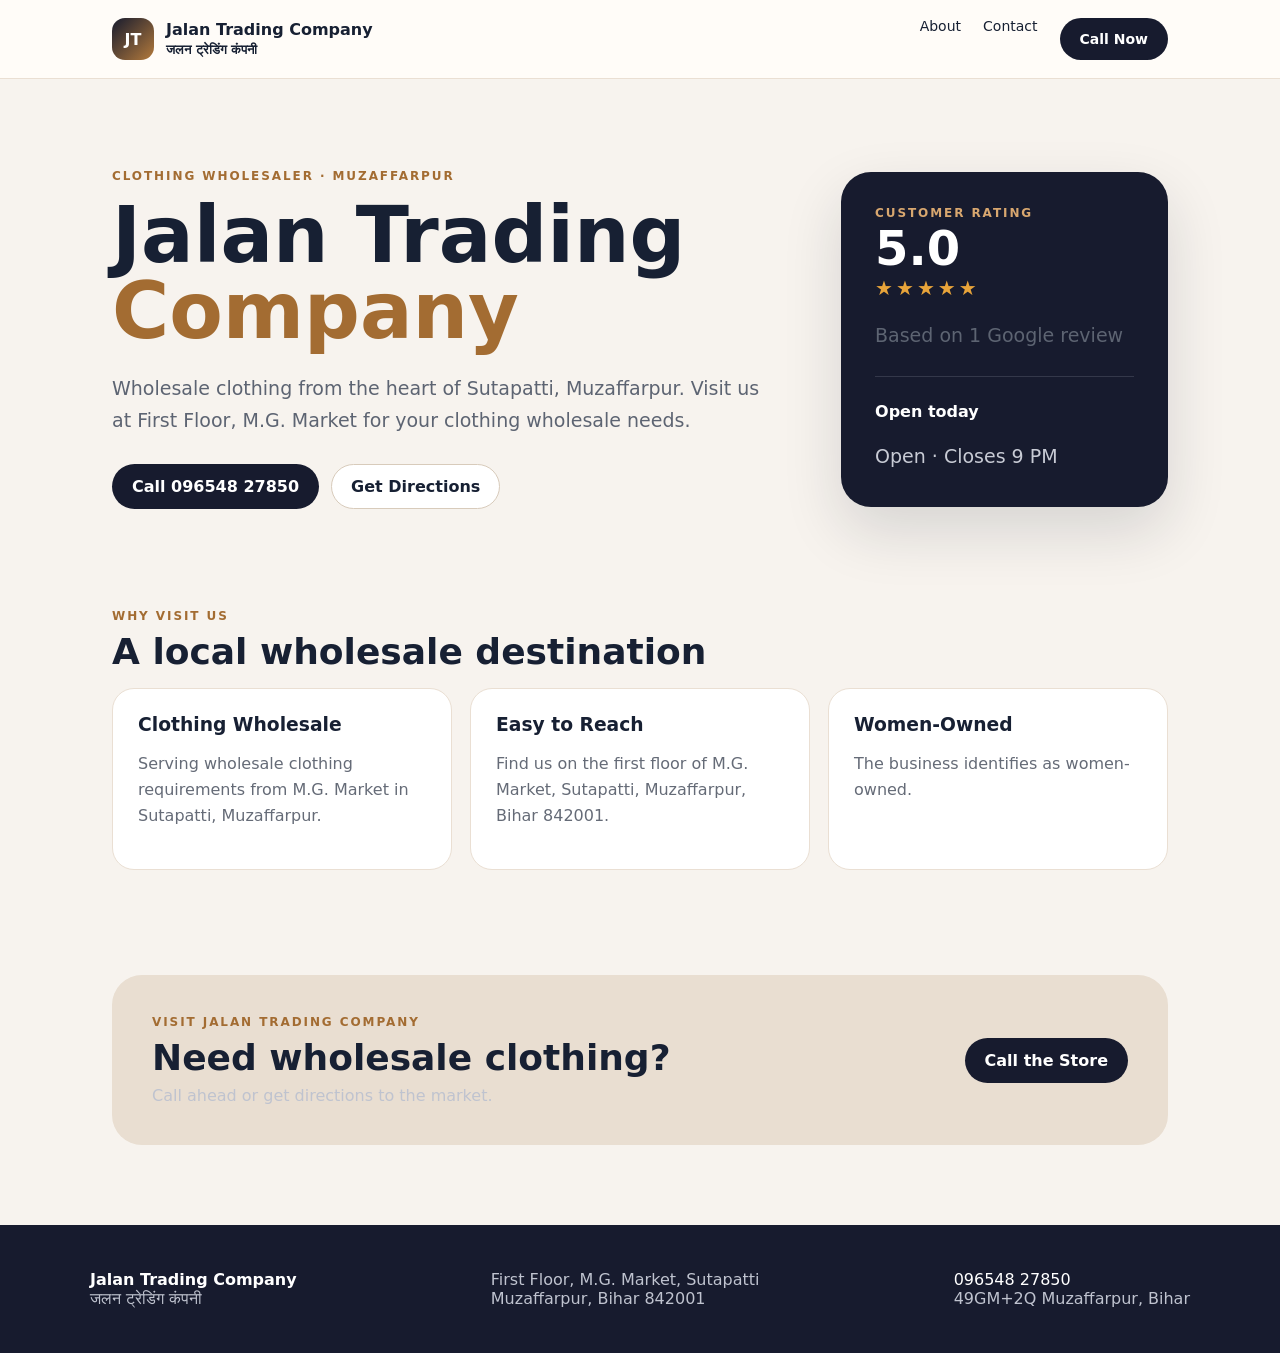
==== commit 221e3d7b: "Make Jalan Trading Company the main website" ====
--- a/index.html
+++ b/index.html
@@ -1 +1 @@
-<!doctype html><html lang="en"><head><meta charset="UTF-8"><meta name="viewport" content="width=device-width,initial-scale=1"><title>WebSales AI — Lead Finder</title><link rel="stylesheet" href="styles.css"></head><body><div class="app-shell"><aside class="sidebar"><div class="brand"><span class="brand-mark">W</span><div><strong>WebSales AI</strong><small>5-agent cockpit</small></div></div><nav><button class="nav-item active" data-view="dashboard">▦ <span>Dashboard</span></button><button class="nav-item" data-view="finder">⌕ <span>Lead Finder</span></button><button class="nav-item" data-view="leads">◉ <span>Leads</span></button><button class="nav-item" data-view="agents">✦ <span>Agents</span></button><button class="nav-item" data-view="followups">↻ <span>Follow-ups</span></button></nav><div class="human-box"><span class="dot"></span><div><b>You</b><small>Caller + Website Builder</small></div></div></aside><main class="main"><header class="topbar"><div><span class="eyebrow">SALES COMMAND CENTER</span><h1 id="pageTitle">Dashboard</h1></div><button class="primary" id="runPipeline">▶ Refresh pipeline</button></header><section id="dashboard" class="view active-view"><div class="hero"><div><span class="pill">HUMAN-IN-THE-LOOP</span><h2>Find the businesses.<br><span>You call and close.</span></h2><p>Build a focused calling list, research prospects, then handle the conversation and website delivery yourself.</p><button class="primary hero-btn" data-view="finder">⌕ Find leads</button></div><div class="hero-number"><strong id="heroLeads">0</strong><span>active leads</span></div></div><div class="stats" id="stats"></div><div class="section-head"><div><span class="eyebrow">TODAY'S QUEUE</span><h3>Call these first</h3></div><button class="ghost" data-view="leads">View all →</button></div><div class="lead-grid" id="priorityLeads"></div></section><section id="finder" class="view"><div class="finder-hero"><div><span class="eyebrow">AGENT 01 · LEAD FINDER</span><h2>Build your calling list</h2><p>Set your target market, then generate a ranked prospect queue from public business data.</p></div><div class="finder-badge">READY</div></div><form id="finderForm" class="finder-form"><label>State<select id="findState"><option>Bihar</option><option>Uttar Pradesh</option><option>Jharkhand</option></select></label><label>City<select id="findCity"><option>All Bihar</option><option>Muzaffarpur</option><option>Patna</option><option>Darbhanga</option><option>Gaya</option><option>Bihar Sharif</option><option>Bhagalpur</option><option>Hajipur</option><option>Samastipur</option><option>Begusarai</option><option>Purnia</option></select></label><label>Business category<select id="findCategory"><option>Any business</option><option>Clinics & healthcare</option><option>Law firms</option><option>Consultants</option><option>Real estate</option><option>Coaching & education</option><option>Salons & beauty</option><option>Professional services</option><option>Retail & wholesalers</option></select></label><label>Number of leads<select id="findCount"><option>10</option><option>25</option><option selected>50</option><option>100</option></select></label><div class="check-row"><label><input id="excludeFood" type="checkbox" checked> Exclude restaurants & food businesses</label><label><input id="noWebsiteOnly" type="checkbox" checked> Prioritize no-website businesses</label></div><button class="primary find-btn" type="submit">⌕ Find & score prospects</button></form><div id="finderProgress" class="finder-progress"></div><div class="section-head results-head"><div><span class="eyebrow">RESULTS</span><h3 id="resultTitle">Your prospect queue</h3></div><button class="ghost" id="addResults">Add results to CRM</button></div><div id="finderResults" class="finder-results"></div></section><section id="leads" class="view"><div class="section-head"><div><span class="eyebrow">CRM</span><h2>Lead queue</h2><p>Prioritized prospects for your calls and research.</p></div><button class="primary" id="addLead">+ Add lead</button></div><div class="toolbar"><input id="searchLeads" placeholder="Search business or city…"><select id="filterStatus"><option value="all">All statuses</option><option value="new">New</option><option value="contacted">Contacted</option><option value="interested">Interested</option><option value="followup">Follow-up</option><option value="won">Won</option><option value="lost">Lost</option></select></div><div class="table-wrap"><table><thead><tr><th>Business</th><th>Location</th><th>Website</th><th>Score</th><th>Status</th><th>Next action</th></tr></thead><tbody id="leadTable"></tbody></table></div></section><section id="agents" class="view"><div class="section-head"><div><span class="eyebrow">AUTOMATION</span><h2>Agent team</h2><p>Five specialists around your human sales and delivery workflow.</p></div></div><div class="agent-list" id="agentList"></div><div class="agent-workbench"><div><span class="eyebrow">AGENT 02 · LEAD RESEARCHER</span><h2>Research your CRM leads</h2><p>Checks listed websites for reachability and basic page signals, then flags missing contact details and website opportunities.</p><button class="primary" id="runResearch">⌕ Research new leads</button></div><div class="research-status" id="researchStatus">READY · Research up to 50 leads</div></div><div id="researchResults" class="finder-results"></div><div class="pipeline"><div class="pipeline-title">PIPELINE</div><div class="pipeline-row"><span>01 Find</span><i>→</i><span>02 Research</span><i>→</i><span>03 Score</span><i>→</i><span>04 Pitch</span><i>→</i><span>05 Follow-up</span><i>→</i><b>YOU</b></div></div></section><section id="followups" class="view"><div class="section-head"><div><span class="eyebrow">NEXT ACTIONS</span><h2>Follow-ups</h2><p>Never lose a warm lead because you forgot to call back.</p></div></div><div class="follow-grid" id="followupsList"></div></section></main></div><div class="modal" id="leadModal"><div class="modal-card"><button class="close" id="closeModal">×</button><span class="eyebrow">NEW PROSPECT</span><h2>Add a lead</h2><form id="leadForm"><label>Business name<input name="name" required placeholder="ABC Clinic"></label><label>Category<input name="category" placeholder="Clinic, consultant, salon…"></label><label>City<input name="city" required placeholder="Muzaffarpur"></label><label>Phone<input name="phone" placeholder="+91…"></label><label>Website<select name="website"><option value="no">No website</option><option value="yes">Has website</option><option value="unknown">Unknown</option></select></label><label>Reviews<input name="reviews" type="number" min="0" value="0"></label><div class="modal-actions"><button type="button" class="ghost" id="cancelModal">Cancel</button><button class="primary">Add + score</button></div></form></div></div><div class="toast" id="toast"></div><script src="app.js"></script></body></html>+<!doctype html><html lang="en"><head><meta charset="utf-8"><meta name="viewport" content="width=device-width,initial-scale=1"><title>Jalan Trading Company | Muzaffarpur</title><meta name="description" content="Jalan Trading Company — clothing wholesaler at M.G. Market, Sutapatti, Muzaffarpur, Bihar."><style>*{box-sizing:border-box}body{margin:0;font-family:Inter,system-ui,-apple-system,Segoe UI,sans-serif;color:#172033;background:#f7f3ee}a{text-decoration:none;color:inherit}.nav{position:sticky;top:0;z-index:5;background:#fffdf9e8;backdrop-filter:blur(14px);border-bottom:1px solid #eadfd3}.navin{max-width:1100px;margin:auto;padding:18px 22px;display:flex;align-items:center;justify-content:space-between}.brand{display:flex;align-items:center;gap:12px;font-weight:800}.logo{width:42px;height:42px;border-radius:13px;background:linear-gradient(135deg,#171b2e,#b37a3c);display:grid;place-items:center;color:#fff;font-weight:900}.links{display:flex;gap:22px;font-size:14px}.btn{display:inline-block;padding:13px 20px;border-radius:999px;background:#171b2e;color:#fff;font-weight:700}.hero{max-width:1100px;margin:auto;padding:90px 22px 75px;display:grid;grid-template-columns:1.35fr .65fr;gap:50px;align-items:center}.eyebrow{text-transform:uppercase;letter-spacing:.16em;font-size:12px;font-weight:800;color:#a36c32}.hero h1{font-size:clamp(44px,7vw,78px);line-height:.98;margin:14px 0 22px}.hero h1 span{color:#a36c32}.hero p{font-size:19px;line-height:1.7;color:#5d6472;max-width:650px}.actions{display:flex;gap:12px;flex-wrap:wrap;margin-top:28px}.outline{display:inline-block;padding:12px 19px;border:1px solid #d8cbbb;border-radius:999px;font-weight:700;background:#fff}.card{background:#171b2e;color:#fff;border-radius:30px;padding:34px;box-shadow:0 24px 60px #171b2e24}.rating{font-size:48px;font-weight:900}.stars{color:#e8a43a;letter-spacing:3px;font-size:20px}.section{max-width:1100px;margin:auto;padding:25px 22px 80px}.section h2{font-size:36px;margin:8px 0 16px}.grid{display:grid;grid-template-columns:repeat(3,1fr);gap:18px}.info{background:#fff;border:1px solid #eadfd3;border-radius:22px;padding:25px}.info h3{margin:0 0 9px}.info p{color:#656b77;line-height:1.6}.banner{background:#e9ded1;border-radius:30px;padding:40px;display:flex;align-items:center;justify-content:space-between;gap:20px}.footer{background:#171b2e;color:#fff;padding:45px 22px}.footerin{max-width:1100px;margin:auto;display:flex;justify-content:space-between;gap:20px;flex-wrap:wrap}.muted{color:#bfc3cf}@media(max-width:760px){.links{display:none}.hero{grid-template-columns:1fr;padding-top:60px}.grid{grid-template-columns:1fr}.banner{display:block}.banner .btn{margin-top:18px}}</style></head><body><nav class="nav"><div class="navin"><div class="brand"><div class="logo">JT</div><div>Jalan Trading Company<br><small>जलन ट्रेडिंग कंपनी</small></div></div><div class="links"><a href="#about">About</a><a href="#contact">Contact</a><a class="btn" href="tel:09654827850">Call Now</a></div></div></nav><main><section class="hero"><div><div class="eyebrow">Clothing Wholesaler · Muzaffarpur</div><h1>Jalan Trading<br><span>Company</span></h1><p>Wholesale clothing from the heart of Sutapatti, Muzaffarpur. Visit us at First Floor, M.G. Market for your clothing wholesale needs.</p><div class="actions"><a class="btn" href="tel:09654827850">Call 096548 27850</a><a class="outline" target="_blank" rel="noopener" href="https://www.google.com/maps/search/?api=1&query=Jalan+Trading+Company+First+Floor+M.G.+Market+Sutapatti+Muzaffarpur+Bihar+842001">Get Directions</a></div></div><aside class="card"><div class="eyebrow" style="color:#d8a76f">Customer rating</div><div class="rating">5.0</div><div class="stars">★★★★★</div><p>Based on 1 Google review</p><hr style="border:0;border-top:1px solid #34384a;margin:25px 0"><strong>Open today</strong><p style="margin-bottom:0;color:#c8cbd5">Open · Closes 9 PM</p></aside></section><section class="section" id="about"><div class="eyebrow">Why visit us</div><h2>A local wholesale destination</h2><div class="grid"><article class="info"><h3>Clothing Wholesale</h3><p>Serving wholesale clothing requirements from M.G. Market in Sutapatti, Muzaffarpur.</p></article><article class="info"><h3>Easy to Reach</h3><p>Find us on the first floor of M.G. Market, Sutapatti, Muzaffarpur, Bihar 842001.</p></article><article class="info"><h3>Women-Owned</h3><p>The business identifies as women-owned.</p></article></div></section><section class="section"><div class="banner"><div><div class="eyebrow">Visit Jalan Trading Company</div><h2 style="margin-bottom:8px">Need wholesale clothing?</h2><div class="muted">Call ahead or get directions to the market.</div></div><a class="btn" href="tel:09654827850">Call the Store</a></div></section></main><footer class="footer" id="contact"><div class="footerin"><div><strong>Jalan Trading Company</strong><div class="muted">जलन ट्रेडिंग कंपनी</div></div><div class="muted">First Floor, M.G. Market, Sutapatti<br>Muzaffarpur, Bihar 842001</div><div><a href="tel:09654827850">096548 27850</a><br><span class="muted">49GM+2Q Muzaffarpur, Bihar</span></div></div></footer></body></html>
